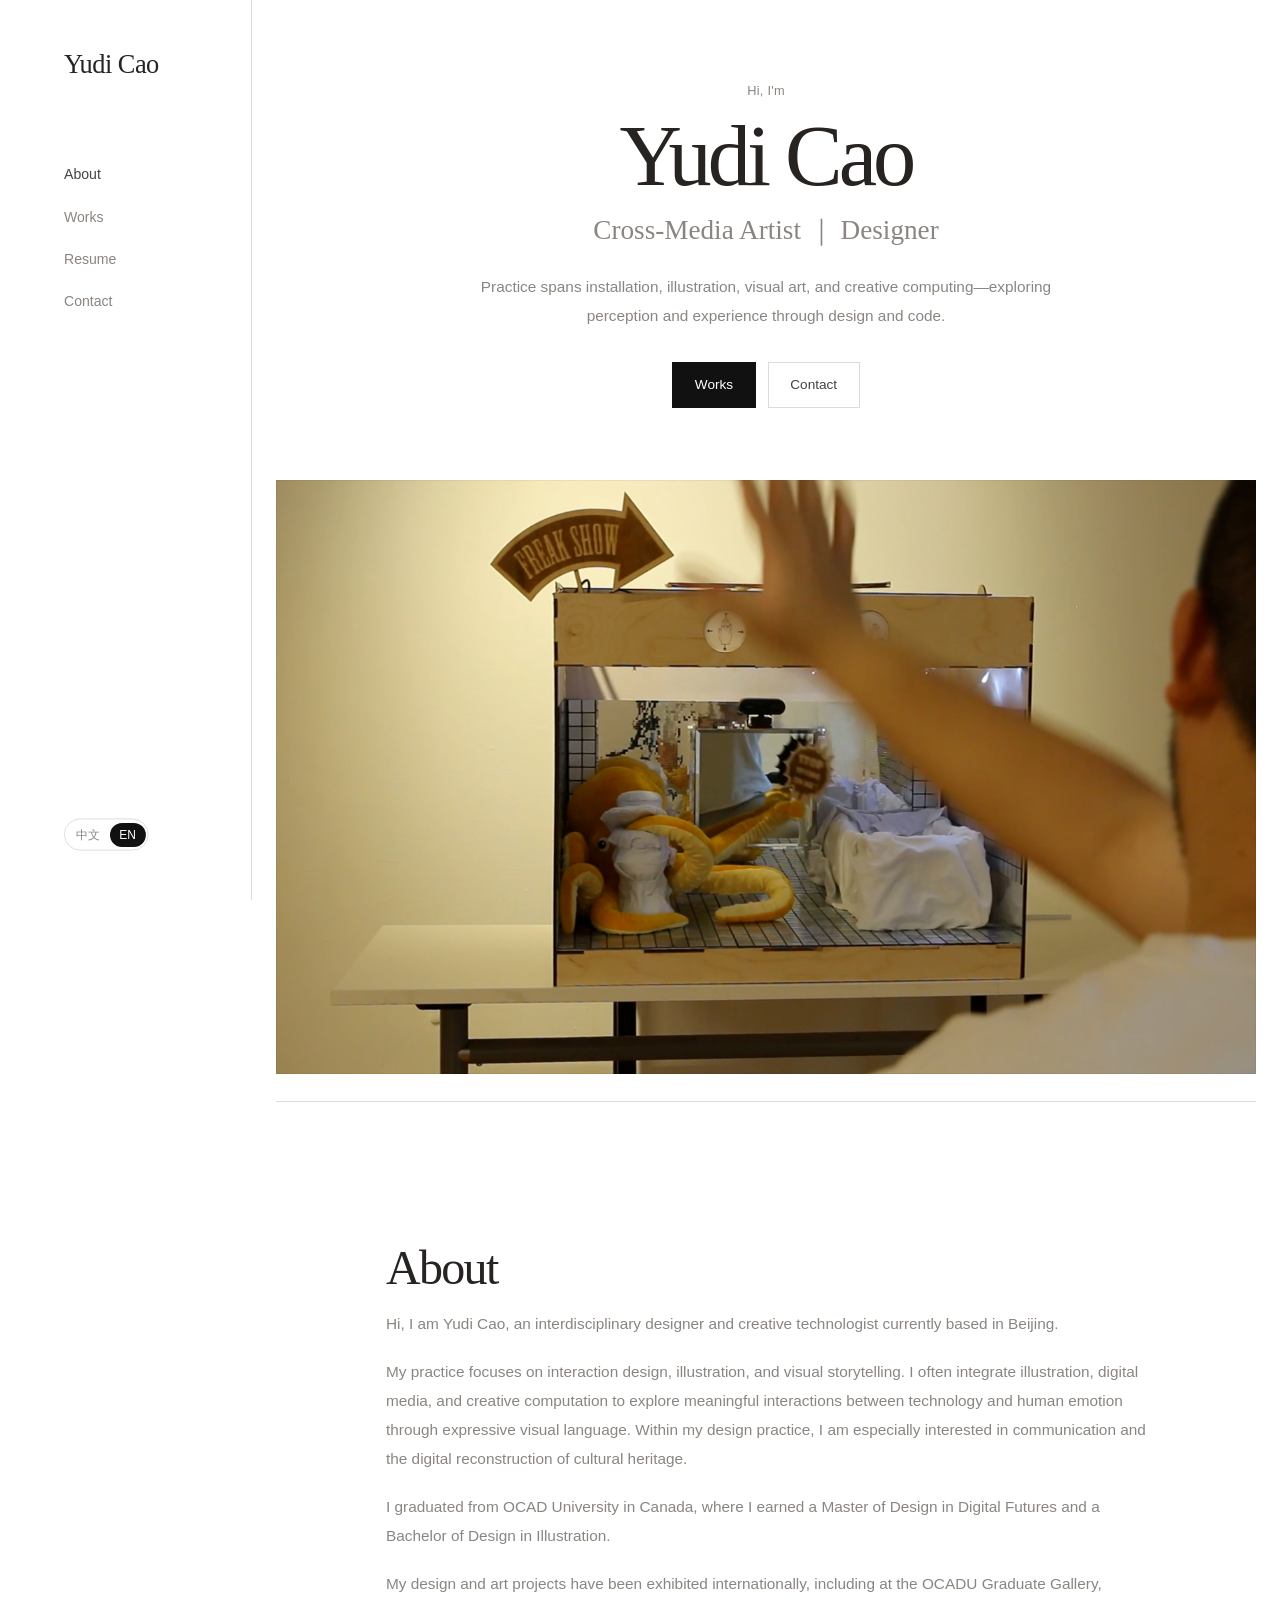
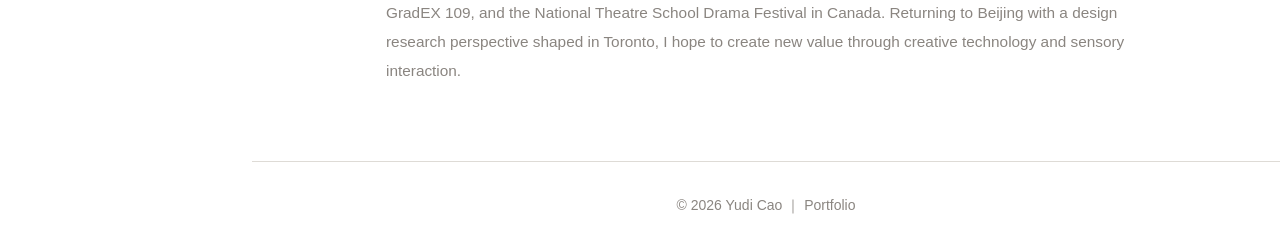
==== index.html @ 40c2696e "Initial portfolio site for GitHub Pages" ====
<!DOCTYPE html>
<html lang="zh-CN">
  <head>
    <meta charset="UTF-8" />
    <meta name="viewport" content="width=device-width, initial-scale=1.0" />
    <meta
      name="description"
      content="曹雨荻 — 跨媒体艺术家与设计师，目前在北京发展。作品涵盖装置艺术、互动媒体、插画、视觉设计与数字叙事。"
    />
    <title>关于 ｜ 曹雨荻</title>
    <link rel="stylesheet" href="css/style.css" />
  </head>
  <body class="about-page" data-page-title-key="meta_title_about" data-page-desc-key="meta_desc_about">
    <a class="skip-link" href="#main" data-i18n="skip_link">跳到主要内容</a>

    <header class="site-header">
      <div class="container header-inner">
        <a class="logo" href="index.html" data-i18n="logo">曹雨荻</a>
        <nav id="site-nav" class="site-nav" aria-label="主导航">
          <ul class="nav-list">
            <li><a href="index.html" data-i18n="nav_about" aria-current="page">关于</a></li>
            <li><a href="portfolio.html" data-i18n="nav_work">作品集</a></li>
            <li><a href="resume.html" data-i18n="nav_resume">简历</a></li>
            <li><a href="contact.html" data-i18n="nav_contact">联系</a></li>
          </ul>
        </nav>
        <div class="header-end">
          <div
            class="lang-switch"
            id="lang-switch-group"
            role="group"
            aria-label="语言"
          >
            <button type="button" class="lang-btn is-active" data-lang="zh" aria-pressed="true">
              中文
            </button>
            <button type="button" class="lang-btn" data-lang="en" aria-pressed="false">
              EN
            </button>
          </div>
          <button
            type="button"
            class="nav-toggle"
            aria-expanded="false"
            aria-controls="site-nav"
            aria-label="打开菜单"
          >
            <span class="nav-toggle-bar" aria-hidden="true"></span>
          </button>
        </div>
      </div>
    </header>

    <main id="main">
      <section class="hero">
        <div class="container hero-inner">
          <p class="hero-kicker" data-i18n="hero_kicker">你好，我是</p>
          <h1 class="hero-title">
            <span class="hero-name" data-i18n="hero_name">曹雨荻</span>
            <span class="hero-role" data-i18n="hero_role">跨媒体艺术家 ｜ 设计师</span>
          </h1>
          <p class="hero-lead" data-i18n="hero_lead">
            创作横跨装置、插画、视觉艺术与创意计算等；以设计与技术为语言，探索感知与体验。
          </p>
          <div class="hero-actions">
            <a class="btn btn-primary" href="portfolio.html" data-i18n="hero_cta_work">作品集</a>
            <a class="btn btn-ghost" href="contact.html" data-i18n="hero_cta_contact">联系我</a>
          </div>
          <figure id="hero-project-carousel" class="hero-feature hero-carousel">
            <a
              id="hero-project-link"
              class="hero-feature-link"
              href="portfolio.html"
              aria-label="查看作品项目"
            >
              <img
                id="hero-project-image"
                src="assets/work/revisitation-cover.jpg"
                alt=""
                width="1200"
                height="800"
                decoding="async"
              />
            </a>
          </figure>
        </div>
        <div class="hero-bg" aria-hidden="true"></div>
      </section>

      <section id="about" class="section">
        <div class="container narrow about-body">
          <h2 class="section-title" data-i18n="about_title">关于我</h2>
          <p data-i18n="about_p1">
            你好，我是曹雨荻。我是一名跨学科设计师与创意技术工作者，现常驻北京。
          </p>
          <p data-i18n="about_p2">
            我专注于交互设计、插画与视觉叙事。我的作品习惯将插画艺术、数字媒体与创意计算相融合，通过富有感染力的视觉语言，探索技术与人类情感之间的有意义互动。在设计实践中，我对“沟通”与“文化遗产的数字化重构”这两个主题尤为关注。
          </p>
          <p data-i18n="about_p3">
            我毕业于加拿大 OCAD University（安大略艺术设计学院），拥有数字未来（Digital Futures）设计硕士学位以及插画专业设计学士学位。
          </p>
          <p data-i18n="about_p4">
            我的设计与艺术作品曾多次在海内外展出，包括 OCADU 研究生画廊、GradEX 109 以及加拿大国家戏剧学校戏剧节等。我带着在多伦多沉淀的设计研究视野回到北京，期待在这里用创意技术和感官互动创造新的价值。
          </p>
        </div>
      </section>

    </main>

    <footer class="site-footer">
      <div class="container footer-inner">
        <p>
          © <span id="year"></span>
          <span data-i18n="footer_name">曹雨荻</span>
          ｜
          <span data-i18n="footer_suffix">个人作品集</span>
        </p>
      </div>
    </footer>

    <script src="js/i18n.js"></script>
    <script src="js/works-data.js"></script>
    <script src="js/hero-carousel.js"></script>
    <script src="js/main.js"></script>
  </body>
</html>
---- css/style.css ----
/* Portfolio — artist archive layout inspired by clean Wix portfolio templates */

:root {
  --bg: #ffffff;
  --bg-elevated: #faf9f7;
  --bg-card: #ffffff;
  --text: #45413d;
  --text-strong: #262321;
  --text-muted: #8a8580;
  --accent: #111111;
  --accent-dim: rgba(17, 17, 17, 0.06);
  --border: #dedbd6;
  --shadow-soft: none;
  --radius: 0;
  --radius-lg: 0;
  --sidebar-w: 252px;
  --font-sans: -apple-system, BlinkMacSystemFont, "Helvetica Neue", "PingFang SC", "Noto Sans SC", sans-serif;
  --font-serif: Georgia, "Times New Roman", "Songti SC", "STSong", serif;
  --header-h: 68px;
  --max: 980px;
  --narrow: 760px;
}

*,
*::before,
*::after {
  box-sizing: border-box;
}

html {
  scroll-behavior: smooth;
}

@media (prefers-reduced-motion: reduce) {
  html {
    scroll-behavior: auto;
  }
}

body {
  margin: 0;
  font-family: var(--font-sans);
  font-size: 1rem;
  line-height: 1.65;
  color: var(--text);
  background: var(--bg);
  overflow-x: hidden;
  -webkit-font-smoothing: antialiased;
}

.skip-link {
  position: absolute;
  left: -9999px;
  top: 0;
  z-index: 100;
  padding: 0.75rem 1rem;
  background: var(--accent);
  color: #ffffff;
  font-weight: 600;
}

.skip-link:focus {
  left: 0;
}

a {
  color: var(--accent);
  text-decoration: none;
  transition: color 0.15s ease, opacity 0.15s ease;
}

a:hover {
  opacity: 0.88;
}

.container {
  width: min(100% - 3rem, var(--max));
  margin-inline: auto;
}

.narrow {
  max-width: var(--narrow);
}

.about-body p {
  margin: 0 0 1.15rem;
  font-size: 0.96rem;
  line-height: 1.9;
  color: var(--text-muted);
}

.about-body {
  max-width: var(--narrow);
  padding-block: 0;
  border: 0;
  background: transparent;
  box-shadow: none;
  backdrop-filter: none;
}

.about-body p:last-child {
  margin-bottom: 0;
}

/* Header */

.site-header {
  position: sticky;
  top: 0;
  z-index: 50;
  height: var(--header-h);
  border-bottom: 1px solid var(--border);
  background: rgba(255, 255, 255, 0.92);
  backdrop-filter: blur(16px);
}

.header-inner {
  display: flex;
  align-items: center;
  justify-content: flex-start;
  gap: 1rem;
  height: 100%;
}

.site-nav {
  margin-left: auto;
}

.header-end {
  display: flex;
  flex-shrink: 0;
  align-items: center;
  gap: 0.5rem;
}

/* Language toggle */
.lang-switch {
  display: flex;
  align-items: center;
  padding: 2px;
  border-radius: 999px;
  border: 1px solid var(--border);
  background: #fff;
  box-shadow: none;
}

.lang-btn {
  margin: 0;
  padding: 0.35rem 0.65rem;
  border: none;
  border-radius: 999px;
  font-family: inherit;
  font-size: 0.8125rem;
  font-weight: 500;
  color: var(--text-muted);
  background: transparent;
  cursor: pointer;
  transition: background 0.15s ease, color 0.15s ease;
}

.lang-btn:hover {
  color: var(--text);
}

.lang-btn.is-active {
  color: #ffffff;
  background: var(--accent);
  box-shadow: none;
}

.logo {
  max-width: 9rem;
  font-family: var(--font-serif);
  font-weight: 400;
  font-size: 1.65rem;
  line-height: 1.08;
  letter-spacing: -0.02em;
  color: var(--text-strong);
}

.site-nav ul {
  list-style: none;
  margin: 0;
  padding: 0;
  display: flex;
  gap: 1.45rem;
}

.site-nav a {
  color: var(--text-muted);
  font-weight: 400;
  font-size: 0.88rem;
}

.site-nav a:hover,
.site-nav a[aria-current="page"] {
  color: var(--text);
  opacity: 1;
}

.nav-toggle {
  display: none;
  width: 44px;
  height: 44px;
  padding: 0;
  border: 1px solid var(--border);
  border-radius: var(--radius);
  background: #fff;
  cursor: pointer;
  align-items: center;
  justify-content: center;
}

.nav-toggle-bar,
.nav-toggle-bar::before,
.nav-toggle-bar::after {
  display: block;
  width: 18px;
  height: 2px;
  background: var(--text);
  border-radius: 1px;
  position: relative;
  transition: transform 0.2s ease, opacity 0.2s ease;
}

.nav-toggle-bar::before,
.nav-toggle-bar::after {
  content: "";
  position: absolute;
  left: 0;
}

.nav-toggle-bar::before {
  top: -6px;
}

.nav-toggle-bar::after {
  top: 6px;
}

.site-nav.is-open ~ .header-end .nav-toggle .nav-toggle-bar,
.nav-toggle[aria-expanded="true"] .nav-toggle-bar {
  background: transparent;
}

.nav-toggle[aria-expanded="true"] .nav-toggle-bar::before {
  top: 0;
  transform: rotate(45deg);
}

.nav-toggle[aria-expanded="true"] .nav-toggle-bar::after {
  top: 0;
  transform: rotate(-45deg);
}

@media (max-width: 720px) {
  .container {
    width: min(100% - 1.5rem, var(--max));
  }

  .header-inner {
    gap: 0.5rem;
  }

  .logo {
    max-width: 7.5rem;
    font-size: 1.35rem;
  }

  .site-nav {
    margin-left: 0;
    width: 0;
    flex: 0 0 0;
    position: fixed;
    inset: var(--header-h) 0 auto 0;
    padding: 1rem 1.5rem 1.5rem;
    background: rgba(255, 255, 255, 0.96);
    border-bottom: 1px solid var(--border);
    backdrop-filter: blur(16px);
    transform: translateY(-120%);
    opacity: 0;
    visibility: hidden;
    transition: transform 0.25s ease, opacity 0.25s ease, visibility 0.25s;
  }

  .header-end {
    margin-left: auto;
    gap: 0.35rem;
  }

  .lang-btn {
    padding: 0.3rem 0.5rem;
    font-size: 0.78rem;
  }

  .nav-toggle {
    display: flex;
    width: 38px;
    height: 38px;
  }

  .site-nav.is-open {
    transform: translateY(0);
    opacity: 1;
    visibility: visible;
  }

  .site-nav ul {
    flex-direction: column;
    gap: 0.5rem;
  }

  .site-nav a {
    display: block;
    padding: 0.5rem 0;
  }
}

@media (min-width: 901px) {
  .site-header {
    position: fixed;
    inset: 0 auto 0 0;
    width: var(--sidebar-w);
    height: auto;
    border-right: 1px solid var(--border);
    border-bottom: 0;
    background: #fff;
    backdrop-filter: none;
  }

  .header-inner {
    width: 100%;
    height: 100%;
    padding: 3.1rem 4rem 3rem;
    flex-direction: column;
    align-items: flex-start;
    justify-content: flex-start;
    gap: 5.2rem;
  }

  .site-nav {
    margin-left: 0;
  }

  .site-nav ul {
    flex-direction: column;
    gap: 1rem;
  }

  .header-end {
    margin-top: auto;
  }

  .lang-switch {
    transform: scale(0.92);
    transform-origin: left center;
  }

  main,
  .site-footer {
    margin-left: var(--sidebar-w);
  }
}

/* Hero */

.hero {
  position: relative;
  padding: clamp(3rem, 7vw, 5rem) 0 clamp(2.5rem, 6vw, 4rem);
  overflow: hidden;
}

.hero-bg {
  display: none;
}

.hero-inner {
  position: relative;
  z-index: 1;
  max-width: var(--max);
  margin-inline: auto;
  text-align: center;
}

.hero-kicker {
  margin: 0 0 0.75rem;
  font-size: 0.8rem;
  font-weight: 400;
  letter-spacing: 0.02em;
  color: var(--text-muted);
}

.hero-title {
  margin: 0 0 1.25rem;
  display: flex;
  flex-direction: column;
  gap: 0.55rem;
}

.hero-name {
  font-family: var(--font-serif);
  font-size: clamp(3rem, 8vw, 5.4rem);
  font-weight: 400;
  letter-spacing: -0.045em;
  line-height: 1;
  color: var(--text-strong);
}

.hero-role {
  font-family: var(--font-serif);
  font-size: clamp(1.25rem, 2.2vw, 1.7rem);
  font-weight: 400;
  color: var(--text-muted);
}

.hero-lead {
  margin: 0 0 2rem;
  max-width: 38em;
  margin-inline: auto;
  font-size: 0.96rem;
  line-height: 1.85;
  color: var(--text-muted);
}

.hero-actions {
  display: flex;
  flex-wrap: wrap;
  gap: 0.75rem;
  justify-content: center;
}

.btn {
  display: inline-flex;
  align-items: center;
  justify-content: center;
  padding: 0.68rem 1.35rem;
  border-radius: 0;
  font-weight: 500;
  font-size: 0.85rem;
  border: 1px solid transparent;
  box-shadow: none;
  transition: background 0.15s ease, border-color 0.15s ease, color 0.15s ease;
}

.btn-primary {
  background: var(--accent);
  color: #ffffff;
  box-shadow: none;
}

.btn-primary:hover {
  opacity: 0.95;
}

.btn-ghost {
  border-color: var(--border);
  color: var(--text);
  background: #fff;
  backdrop-filter: none;
}

.btn-ghost:hover {
  background: var(--bg-elevated);
  opacity: 1;
}

.hero-feature {
  margin: clamp(2.8rem, 6vw, 4.5rem) auto 0;
  padding-bottom: 1.65rem;
  border-bottom: 1px solid var(--border);
}

.hero-feature-link {
  display: block;
  position: relative;
  overflow: hidden;
  background: #efede9;
}

.hero-feature-link::after {
  content: "";
  position: absolute;
  inset: 0;
  border: 1px solid rgba(0, 0, 0, 0.05);
  pointer-events: none;
}

.hero-feature img {
  display: block;
  width: 100%;
  max-height: 66vh;
  object-fit: cover;
  border: 0;
  transform: scale(1);
  transition: opacity 0.28s ease, transform 0.45s ease;
}

.hero-feature:hover img {
  transform: scale(1.025);
}

.hero-carousel.is-changing img {
  opacity: 0;
  transform: translateX(1.4rem) scale(1.01);
}

.hero-feature figcaption {
  margin-top: 1.45rem;
  padding-bottom: 1.65rem;
  border-bottom: 1px solid var(--border);
  font-family: var(--font-serif);
  font-size: clamp(1.25rem, 2.2vw, 1.65rem);
  line-height: 1.3;
  color: var(--text-strong);
}

/* Sections */

.section {
  padding: clamp(2.8rem, 6vw, 4.75rem) 0;
}

.section-alt {
  background: rgba(255, 255, 255, 0.5);
  border-block: 1px solid var(--border);
}

.section-title {
  margin: 0 0 1rem;
  font-family: var(--font-serif);
  font-size: clamp(2rem, 4vw, 3rem);
  font-weight: 400;
  letter-spacing: -0.035em;
  line-height: 1.08;
  color: var(--text-strong);
}

.section-lead {
  margin: 0 0 1rem;
  color: var(--text-muted);
  font-size: 1.0625rem;
}

.section-lead-center {
  text-align: center;
  max-width: 36rem;
  margin-inline: auto;
  margin-bottom: 2.5rem;
}

.section p:last-child {
  margin-bottom: 0;
}

/* Projects */

.project-grid {
  list-style: none;
  margin: 0;
  padding: 0;
  display: grid;
  gap: 1.25rem;
  grid-template-columns: repeat(auto-fit, minmax(280px, 1fr));
}

.project-card {
  display: flex;
  flex-direction: column;
  justify-content: space-between;
  min-height: 100%;
  padding: 1.5rem;
  background: var(--bg-card);
  border: 1px solid var(--border);
  border-radius: var(--radius-lg);
  transition: border-color 0.2s ease, box-shadow 0.2s ease;
}

.project-card:hover {
  border-color: color-mix(in srgb, var(--accent) 35%, var(--border));
  box-shadow: 0 12px 40px rgba(0, 0, 0, 0.35);
}

.project-tag {
  display: inline-block;
  margin-bottom: 0.75rem;
  padding: 0.2rem 0.55rem;
  font-size: 0.75rem;
  font-weight: 600;
  text-transform: uppercase;
  letter-spacing: 0.06em;
  color: var(--accent);
  background: var(--accent-dim);
  border-radius: 6px;
}

.project-title {
  margin: 0 0 0.5rem;
  font-size: 1.2rem;
  font-weight: 600;
}

.project-desc {
  margin: 0;
  font-size: 0.9375rem;
  color: var(--text-muted);
  line-height: 1.6;
}

.project-card-top {
  margin-bottom: 1.25rem;
}

.project-meta {
  display: flex;
  flex-wrap: wrap;
  align-items: center;
  justify-content: space-between;
  gap: 0.75rem;
  padding-top: 1rem;
  border-top: 1px solid var(--border);
  font-size: 0.8125rem;
  color: var(--text-muted);
}

.project-link {
  font-weight: 600;
  white-space: nowrap;
}

/* Skills */

.skills-wrap {
  display: grid;
  gap: 2rem;
  grid-template-columns: repeat(auto-fit, minmax(240px, 1fr));
  max-width: 720px;
  margin-inline: auto;
}

.skill-group-title {
  margin: 0 0 0.75rem;
  font-size: 0.875rem;
  font-weight: 600;
  text-transform: uppercase;
  letter-spacing: 0.08em;
  color: var(--text-muted);
}

.skill-chips {
  list-style: none;
  margin: 0;
  padding: 0;
  display: flex;
  flex-wrap: wrap;
  gap: 0.5rem;
}

.skill-chips li {
  padding: 0.4rem 0.75rem;
  font-size: 0.875rem;
  background: var(--bg-card);
  border: 1px solid var(--border);
  border-radius: 999px;
}

/* Works gallery (light band, reference layout) */

.section-work-light {
  --wg-bg: transparent;
  --wg-card: #ffffff;
  --wg-text: var(--text-strong);
  --wg-muted: var(--text-muted);
  --wg-accent: #111111;
  --wg-accent-soft: rgba(17, 17, 17, 0.055);
  --wg-border: var(--border);
  --wg-shadow: none;
  background: var(--wg-bg);
  color: var(--wg-text);
  border-block: 1px solid var(--border);
}

.section-work-light .section-title,
.section-work-light .section-lead {
  color: var(--wg-text);
}

.section-work-light .section-lead {
  color: var(--wg-muted);
}

.work-gallery-inner {
  max-width: var(--max);
}

.work-gallery-title {
  text-align: center;
}

.work-gallery-lead {
  margin-bottom: 1.9rem;
}

.work-filter-bar {
  display: flex;
  flex-wrap: wrap;
  justify-content: center;
  gap: 0.4rem 1.15rem;
  margin-bottom: 2.25rem;
}

.work-filter-btn {
  margin: 0;
  padding: 0.2rem 0;
  font-family: inherit;
  font-size: 0.84rem;
  font-weight: 400;
  color: var(--wg-muted);
  background: transparent;
  border: 0;
  border-bottom: 1px solid transparent;
  border-radius: 0;
  box-shadow: none;
  backdrop-filter: none;
  cursor: pointer;
  transition:
    color 0.15s ease,
    border-color 0.15s ease;
}

.work-filter-btn:hover {
  border-color: var(--wg-text);
  color: var(--wg-text);
}

.work-filter-btn.is-active {
  color: var(--wg-text);
  background: transparent;
  border-color: var(--wg-text);
  box-shadow: none;
}

.work-card-grid {
  display: grid;
  gap: 2rem 1.4rem;
  grid-template-columns: repeat(auto-fill, minmax(260px, 1fr));
}

.work-grid-empty {
  grid-column: 1 / -1;
  text-align: center;
  margin: 2rem 0;
  font-size: 0.95rem;
  color: var(--wg-muted);
}

.portfolio-page .work-gallery-section {
  min-height: 100vh;
  padding-block: clamp(4.25rem, 8vw, 6.5rem);
  border-block: 0;
}

.portfolio-page .work-gallery-inner {
  max-width: 1240px;
}

.portfolio-page .work-gallery-title,
.portfolio-page .work-gallery-lead {
  text-align: left;
}

.portfolio-page .work-gallery-lead {
  margin-inline: 0;
}

.portfolio-page .work-filter-bar {
  justify-content: flex-start;
}

.portfolio-page #work-card-grid {
  gap: clamp(2.5rem, 5vw, 4.25rem) clamp(1.5rem, 3vw, 2.4rem);
  grid-template-columns: repeat(2, minmax(0, 1fr));
}

.portfolio-page .work-card-media {
  aspect-ratio: 4 / 3;
}

.portfolio-page .work-card-title {
  font-size: clamp(1.2rem, 1.75vw, 1.52rem);
}

.portfolio-page .work-card-desc {
  display: none;
  max-width: 42rem;
  font-size: 0.9rem;
}

/* Resume page */

.resume-page {
  background: var(--bg);
  color: var(--text);
}

.resume-page .site-header {
  background: #ffffff;
  border-bottom-color: var(--border);
}

.resume-page .logo,
.resume-page .site-nav a:hover {
  color: var(--text-strong);
}

.resume-page .site-nav a {
  color: var(--text-muted);
}

.resume-page .lang-switch {
  border-color: var(--border);
  background: #ffffff;
}

.resume-page .lang-btn:hover {
  color: var(--text-strong);
}

.resume-main {
  padding-bottom: 4rem;
}

.resume-hero {
  padding: clamp(3rem, 8vw, 5rem) 0 2rem;
  background: #ffffff;
}

.resume-hero-inner {
  display: grid;
  gap: 1rem;
}

.resume-kicker {
  margin: 0;
  font-size: 0.84rem;
  font-weight: 700;
  letter-spacing: 0.12em;
  text-transform: uppercase;
  color: var(--text-strong);
}

.resume-title {
  margin: 0;
  font-family: var(--font-serif);
  font-size: clamp(2.25rem, 5vw, 3.4rem);
  font-weight: 400;
  line-height: 1.08;
  letter-spacing: -0.04em;
  color: var(--text-strong);
}

.resume-subtitle {
  margin: 0;
  font-size: 1.08rem;
  font-weight: 600;
  color: var(--text-strong);
}

.resume-lead {
  margin: 0;
  max-width: 42rem;
  font-size: 1rem;
  line-height: 1.8;
  color: var(--text-muted);
}

.resume-actions {
  display: flex;
  flex-wrap: wrap;
  gap: 0.75rem;
  margin-top: 0.25rem;
}

.resume-downloads {
  display: flex;
  flex-wrap: wrap;
  gap: 0.75rem;
}

.resume-download-link {
  display: inline-flex;
  align-items: center;
  justify-content: center;
  padding: 0.8rem 1rem;
  border-radius: 0;
  font-size: 0.92rem;
  font-weight: 700;
  color: var(--text-strong);
  background: #ffffff;
  border: 1px solid var(--border);
  box-shadow: none;
}

.resume-download-link:hover {
  opacity: 1;
  border-color: var(--text-strong);
  background: var(--bg-elevated);
}

.resume-page .btn-ghost {
  border-color: var(--border);
  color: var(--text-strong);
  background: #ffffff;
}

.resume-section {
  padding: clamp(2.5rem, 5vw, 4rem) 0;
}

.resume-section-alt {
  background: #ffffff;
  border-block: 1px solid var(--border);
}

.resume-section-head {
  margin-bottom: 1.5rem;
}

.resume-section .section-title {
  color: var(--text-strong);
}

.resume-section .section-lead {
  color: var(--text-muted);
}

.resume-skill-grid {
  display: grid;
  gap: 1rem;
  grid-template-columns: repeat(auto-fit, minmax(240px, 1fr));
}

.resume-software-block {
  margin-bottom: 1.25rem;
}

.resume-block-title {
  margin: 0 0 0.9rem;
  font-size: 1rem;
  color: var(--text-strong);
}

.resume-tool-categories {
  display: grid;
  gap: 1rem;
}

.resume-tool-category {
  padding: 1rem;
  background: #ffffff;
  border: 1px solid var(--border);
  border-radius: 0;
}

.resume-tool-category-title {
  margin: 0 0 0.8rem;
  font-size: 0.92rem;
  font-weight: 700;
  color: var(--text-strong);
}

.resume-tool-grid {
  display: grid;
  gap: 0.8rem;
  grid-template-columns: repeat(auto-fit, minmax(190px, 1fr));
}

.resume-tool-item {
  display: grid;
  grid-template-columns: 36px minmax(0, 1fr);
  align-items: center;
  gap: 0.75rem;
  min-height: 64px;
  padding: 0.8rem 0.9rem;
  background: #ffffff;
  border: 1px solid var(--border);
  border-radius: 0;
  box-shadow: none;
}

.resume-tool-label {
  min-width: 0;
  font-size: 0.84rem;
  font-weight: 600;
  color: var(--text);
  line-height: 1.3;
  overflow-wrap: break-word;
  word-break: normal;
}

.resume-tool-icon {
  display: inline-flex;
  align-items: center;
  justify-content: center;
  width: 36px;
  height: 36px;
  padding: 5px;
  border-radius: 10px;
  background: #faf9f7;
  box-shadow: inset 0 0 0 1px rgba(69, 65, 61, 0.12);
}

.resume-tool-logo {
  width: 100%;
  height: 100%;
  object-fit: contain;
}

.icon-shell-app {
  padding: 0;
  overflow: hidden;
  background: transparent;
  box-shadow: none;
}

.icon-shell-app .resume-tool-logo {
  border-radius: 10px;
}

.icon-shell-yellow {
  background: #ffef8a;
}

.icon-shell-blue {
  background: #dbeafe;
}

.icon-shell-dark {
  background: #111827;
  box-shadow: none;
}

.resume-tool-badge {
  display: inline-flex;
  align-items: center;
  justify-content: center;
  width: 28px;
  height: 28px;
  margin-left: 4px;
  flex-shrink: 0;
  border-radius: 9px;
  font-size: 0.68rem;
  font-weight: 800;
  letter-spacing: 0.04em;
  color: #fff;
  background: #64748b;
}

.badge-figma { background: linear-gradient(135deg, #f24e1e, #a259ff); }
.badge-sketch { background: linear-gradient(135deg, #f7b500, #ff8a00); }
.badge-miro { background: #050038; }
.badge-notion { background: #111111; }
.badge-photoshop { background: #001e36; color: #31a8ff; }
.badge-illustrator { background: #330000; color: #ff9a00; }
.badge-lightroom { background: #001e36; color: #31a8ff; }
.badge-aftereffects { background: #1f1346; color: #c7b7ff; }
.badge-unity { background: #111111; }
.badge-unreal { background: #0e1128; }
.badge-blender { background: #e87d0d; }
.badge-rhino { background: #7c2d12; }
.badge-sketchup { background: #005f9e; }
.badge-arduino { background: #00878f; }
.badge-python { background: linear-gradient(135deg, #3776ab, #ffd43b); color: #0f172a; }
.badge-javascript { background: #f7df1e; color: #111827; }
.badge-cpp { background: #00599c; }
.badge-vscode { background: #007acc; }
.badge-wordpress { background: #21759b; }
.badge-codex { background: #412991; }
.badge-claude { background: #d97757; }
.badge-gemini { background: #8e75b2; }
.badge-touchdesigner { background: #111827; }
.badge-procreate { background: #7c3aed; }
.badge-insta360 { background: #1f2937; }
.badge-jianying { background: #111827; }
.badge-cursor { background: #0f172a; }

.resume-card,
.resume-entry-card,
.resume-item-body {
  background: #ffffff;
  border: 1px solid var(--border);
  border-radius: 0;
  box-shadow: none;
}

.resume-card {
  padding: 1.15rem;
}

.resume-card-title {
  margin: 0 0 0.9rem;
  font-size: 1rem;
  color: var(--text-strong);
}

.resume-card .skill-chips li {
  color: var(--text);
  background: #ffffff;
  border-color: var(--border);
}

/* Resume CV sections: quiet bio-page rhythm after the skills/tool area */
.resume-cv-section,
.resume-section-alt.resume-cv-section {
  background: #fff;
  border-block: 0;
}

.resume-cv-section {
  padding: clamp(3.6rem, 7vw, 5.5rem) 0;
}

.resume-cv-section .container {
  max-width: 920px;
  padding-top: clamp(2rem, 4vw, 3rem);
  border-top: 1px solid var(--border);
}

.resume-cv-simple .container {
  display: grid;
  grid-template-columns: minmax(120px, 170px) minmax(0, 1fr);
  gap: clamp(2rem, 6vw, 5rem);
  align-items: start;
}

.resume-cv-section .resume-section-head {
  margin: 0;
}

.resume-cv-section .section-title {
  margin: 0;
  font-family: var(--font-serif);
  font-size: clamp(1.25rem, 2vw, 1.65rem);
  font-weight: 400;
  letter-spacing: -0.02em;
  color: var(--text);
}

.resume-cv-section .resume-timeline,
.resume-cv-section .resume-stack {
  gap: clamp(1.9rem, 4vw, 2.8rem);
}

.resume-cv-section .resume-item {
  grid-template-columns: minmax(120px, 150px) minmax(0, 1fr);
  gap: clamp(1.5rem, 4vw, 2.5rem);
  padding: 0;
}

.resume-cv-section .resume-item + .resume-item,
.resume-cv-section .resume-entry-card + .resume-entry-card {
  padding-top: clamp(1.65rem, 3vw, 2.2rem);
  border-top: 1px solid #ebe8e3;
}

.resume-cv-section .resume-item-body,
.resume-cv-section .resume-entry-card {
  padding: 0;
  background: transparent;
  border: 0;
  border-radius: 0;
  box-shadow: none;
}

.resume-cv-section .resume-item-date,
.resume-cv-section .resume-entry-date {
  padding-top: 0;
  font-family: var(--font-serif);
  font-size: 1.05rem;
  font-style: italic;
  font-weight: 400;
  line-height: 1.35;
  color: var(--text-strong);
}

.resume-cv-section .resume-entry-card {
  display: grid;
  grid-template-columns: minmax(120px, 150px) minmax(0, 1fr);
  gap: 0 clamp(1.5rem, 4vw, 2.5rem);
}

.resume-cv-section .resume-entry-top {
  display: contents;
}

.resume-cv-section .resume-entry-top > div:first-child {
  grid-column: 2;
}

.resume-cv-section .resume-entry-date {
  grid-column: 1;
  grid-row: 1;
}

.resume-cv-section .resume-points,
.resume-cv-section .resume-entry-card > .resume-item-text {
  grid-column: 2;
}

.resume-cv-section .resume-item-title,
.resume-cv-section .resume-entry-title {
  margin: 0 0 0.35rem;
  font-size: 1rem;
  font-weight: 400;
  letter-spacing: -0.01em;
  color: var(--text-strong);
}

.resume-cv-section .resume-item-org,
.resume-cv-section .resume-entry-org {
  margin: 0 0 0.8rem;
  font-size: 0.9rem;
  font-weight: 400;
  color: var(--text-muted);
}

.resume-cv-section .resume-item-text,
.resume-cv-section .resume-points {
  font-size: 0.9rem;
  line-height: 1.85;
  color: var(--text-muted);
}

.resume-cv-section .resume-points {
  list-style: none;
  margin: 0;
  padding: 0;
}

.resume-cv-section .resume-points li + li {
  margin-top: 0.7rem;
}

.resume-cv-section .resume-two-col {
  display: grid;
  grid-template-columns: 1fr;
  gap: clamp(3.2rem, 6vw, 5rem);
}

.resume-cv-section .resume-two-col > div {
  display: grid;
  grid-template-columns: minmax(120px, 170px) minmax(0, 1fr);
  gap: clamp(2rem, 6vw, 5rem);
}

.resume-cv-section .resume-two-col > div + div {
  padding-top: clamp(2rem, 4vw, 3rem);
  border-top: 1px solid var(--border);
}

.resume-timeline {
  display: grid;
  gap: 1.1rem;
}

.resume-item {
  display: grid;
  grid-template-columns: minmax(140px, 180px) 1fr;
  gap: 1rem;
  align-items: start;
}

.resume-item-date {
  padding-top: 0.8rem;
  font-size: 0.88rem;
  font-weight: 700;
  color: var(--text-strong);
}

.resume-item-body {
  padding: 1.1rem 1.15rem;
}

.resume-item-title,
.resume-entry-title {
  margin: 0 0 0.35rem;
  font-size: 1.05rem;
  color: var(--text-strong);
}

.resume-item-org,
.resume-entry-org {
  margin: 0 0 0.7rem;
  font-size: 0.92rem;
  font-weight: 600;
  color: var(--text-muted);
}

.resume-item-text {
  margin: 0;
  color: var(--text);
  line-height: 1.75;
}

.resume-stack {
  display: grid;
  gap: 1rem;
}

.resume-entry-card {
  padding: 1.15rem;
}

.resume-entry-top {
  display: flex;
  align-items: start;
  justify-content: space-between;
  gap: 1rem;
  margin-bottom: 0.9rem;
}

.resume-entry-date {
  flex-shrink: 0;
  font-size: 0.84rem;
  font-weight: 700;
  color: var(--text-strong);
}

.resume-points {
  margin: 0;
  padding-left: 1.1rem;
  color: var(--text);
}

.resume-points li + li {
  margin-top: 0.55rem;
}

.resume-two-col {
  display: grid;
  gap: 1.25rem;
  grid-template-columns: repeat(2, minmax(0, 1fr));
}

.work-card {
  display: flex;
  flex-direction: column;
  background: transparent;
  border: 0;
  border-radius: 0;
  overflow: visible;
  box-shadow: var(--wg-shadow);
  color: inherit;
  text-decoration: none;
  backdrop-filter: none;
  transition: opacity 0.2s ease;
}

.work-card:hover {
  opacity: 1;
}

.work-card-media {
  position: relative;
  aspect-ratio: 4 / 3;
  background: #efede9;
  overflow: hidden;
}

.work-card-media::after {
  content: "";
  position: absolute;
  inset: 0;
  z-index: 1;
  background: rgba(24, 22, 20, 0.52);
  opacity: 0;
  transition: opacity 0.26s ease;
}

.work-card-media img {
  width: 100%;
  height: 100%;
  object-fit: cover;
  display: block;
  transition: transform 0.36s ease, filter 0.36s ease;
}

.work-card-overlay {
  position: absolute;
  inset: 0;
  z-index: 2;
  display: flex;
  flex-direction: column;
  justify-content: center;
  gap: 1rem;
  padding: clamp(1.15rem, 3vw, 2rem);
  color: #ffffff;
  opacity: 0;
  pointer-events: none;
  transform: translateY(10px);
  transition: opacity 0.26s ease, transform 0.26s ease;
}

.work-card-overlay-rule {
  display: block;
  width: 100%;
  height: 1px;
  margin-bottom: 0.75rem;
  background: rgba(255, 255, 255, 0.78);
}

.work-card-overlay-title {
  font-family: var(--font-serif);
  font-size: clamp(1.05rem, 1.75vw, 1.5rem);
  font-weight: 400;
  letter-spacing: -0.025em;
  line-height: 1.18;
  overflow-wrap: anywhere;
  text-wrap: balance;
}

.work-card-overlay-desc {
  max-width: 42em;
  font-size: clamp(0.78rem, 1vw, 0.88rem);
  line-height: 1.65;
  color: rgba(255, 255, 255, 0.9);
  display: -webkit-box;
  overflow: hidden;
  -webkit-box-orient: vertical;
  -webkit-line-clamp: 3;
}

.work-card:hover .work-card-media::after,
.work-card:focus-visible .work-card-media::after {
  opacity: 1;
}

.work-card:hover .work-card-media img,
.work-card:focus-visible .work-card-media img {
  transform: scale(1.015);
  filter: saturate(0.86);
}

.work-card:hover .work-card-overlay,
.work-card:focus-visible .work-card-overlay {
  opacity: 1;
  transform: translateY(0);
}

.work-card-body {
  padding: 0.75rem 0 0;
  display: flex;
  flex-direction: column;
  gap: 0.45rem;
  flex: 1;
}

.work-card-title {
  margin: 0;
  font-family: var(--font-serif);
  font-size: 1.18rem;
  font-weight: 400;
  letter-spacing: -0.02em;
  line-height: 1.35;
  color: var(--wg-text);
  display: -webkit-box;
  overflow: hidden;
  -webkit-box-orient: vertical;
  -webkit-line-clamp: 2;
}

.work-card-desc {
  margin: 0;
  font-size: 0.82rem;
  line-height: 1.7;
  color: var(--wg-muted);
  display: -webkit-box;
  -webkit-line-clamp: 3;
  -webkit-box-orient: vertical;
  overflow: hidden;
}

.work-card-tags {
  list-style: none;
  margin: 0;
  padding: 0;
  display: flex;
  flex-wrap: wrap;
  gap: 0.35rem;
}

.work-card-tags li {
  padding: 0;
  font-size: 0.72rem;
  font-weight: 400;
  letter-spacing: 0;
  color: var(--wg-muted);
  background: transparent;
  border-radius: 0;
}

/* Work detail page */

.work-detail-page {
  background: var(--bg);
  color: var(--text);
  min-height: 100vh;
}

.work-detail-page a {
  color: var(--text-strong);
}

.work-detail-page a:hover {
  opacity: 0.88;
}

.work-detail-page .site-footer {
  border-top-color: var(--border);
}

.work-detail-page .footer-inner p {
  color: var(--text-muted);
}

.work-detail-main {
  padding: clamp(1.5rem, 4vw, 2.5rem) 0 clamp(3rem, 6vw, 4rem);
}

.work-detail-inner {
  max-width: 44rem;
}

.work-detail-not-found {
  text-align: center;
  font-size: 1.05rem;
  color: var(--text-muted);
  padding: 3rem 1rem;
}

.work-detail-back {
  display: inline-block;
  margin-bottom: 1.25rem;
  font-size: 0.875rem;
  font-weight: 600;
  color: var(--text-strong);
}

.work-detail-hero {
  border-radius: 0;
  overflow: hidden;
  margin-bottom: 1.5rem;
  border: 1px solid var(--border);
  box-shadow: none;
}

.work-detail-cover {
  display: block;
  width: 100%;
  height: auto;
  aspect-ratio: 16 / 9;
  object-fit: cover;
  background: #efede9;
}

.work-detail-title {
  margin: 0 0 0.75rem;
  font-family: var(--font-serif);
  font-size: clamp(1.35rem, 3vw, 1.75rem);
  font-weight: 400;
  letter-spacing: -0.02em;
  line-height: 1.25;
  color: var(--text-strong);
}

.work-detail-tags {
  display: flex;
  flex-wrap: wrap;
  gap: 0.4rem;
  margin-bottom: 1.75rem;
}

.work-detail-section-head {
  display: flex;
  align-items: end;
  justify-content: space-between;
  gap: 1rem;
  margin-bottom: 0.65rem;
}

.work-detail-section-title {
  margin: 0 0 0.65rem;
  font-size: 0.9375rem;
  font-weight: 700;
  color: var(--text-strong);
}

.work-detail-tag {
  padding: 0.2rem 0;
  font-size: 0.6875rem;
  font-weight: 600;
  text-transform: uppercase;
  letter-spacing: 0.04em;
  color: var(--text-muted);
  background: transparent;
  border-bottom: 1px solid var(--border);
  border-radius: 0;
}

.work-detail-video-title {
  margin: 0 0 0.65rem;
  font-size: 0.9375rem;
  font-weight: 700;
  color: var(--text-strong);
}

.work-detail-video-host {
  margin-bottom: 2rem;
  border-radius: 0;
  overflow: hidden;
  border: 1px solid var(--border);
  background: #0c0e12;
}

.work-detail-video-frame {
  display: block;
  width: 100%;
  aspect-ratio: 16 / 9;
  border: 0;
}

.work-detail-video-el {
  display: block;
  width: 100%;
  aspect-ratio: 16 / 9;
  background: #000;
}

.work-detail-video-placeholder {
  padding: 2.5rem 1.25rem;
  text-align: center;
  font-size: 0.9rem;
  line-height: 1.55;
  color: #aeb6c8;
  background: #1a1f2e;
}

.work-detail-meta-section,
.work-detail-gallery-section,
.work-detail-video-section {
  margin-bottom: 2rem;
}

.work-detail-meta {
  margin: 0;
  padding: 1rem 1rem 0.9rem;
  display: grid;
  grid-template-columns: minmax(4.5rem, 6rem) 1fr;
  gap: 0.65rem 1rem;
  border: 1px solid var(--border);
  border-radius: 0;
  background: #ffffff;
}

.work-detail-meta dt {
  margin: 0;
  font-size: 0.78rem;
  font-weight: 700;
  color: var(--text-muted);
  letter-spacing: 0.03em;
}

.work-detail-meta dd {
  margin: 0;
  color: var(--text);
  line-height: 1.5;
}

.work-detail-gallery-hint {
  margin: 0;
  font-size: 0.8125rem;
  color: var(--text-muted);
}

.work-detail-gallery {
  display: grid;
  grid-template-columns: repeat(auto-fit, minmax(180px, 1fr));
  gap: 0.9rem;
}

.work-detail-gallery-item {
  padding: 0;
  border: 1px solid var(--border);
  border-radius: 0;
  overflow: hidden;
  background: #fff;
  cursor: zoom-in;
  box-shadow: none;
  transition: opacity 0.2s ease;
}

.work-detail-gallery-item:hover {
  opacity: 0.86;
}

.work-detail-gallery-image {
  display: block;
  width: 100%;
  height: 100%;
  min-height: 180px;
  object-fit: cover;
  background: #efede9;
}

.work-detail-body p {
  margin: 0 0 1rem;
  font-size: 1rem;
  line-height: 1.75;
  color: var(--text);
}

.work-detail-body p:last-child {
  margin-bottom: 0;
}

.work-detail-project-nav {
  display: grid;
  grid-template-columns: repeat(2, minmax(0, 1fr));
  gap: 1rem;
  margin-top: clamp(2.5rem, 6vw, 4rem);
  padding-top: 1.25rem;
  border-top: 1px solid var(--border);
}

.work-detail-project-nav[hidden] {
  display: none;
}

.work-detail-project-link {
  min-height: 7rem;
  padding: 1rem;
  display: flex;
  flex-direction: column;
  justify-content: space-between;
  gap: 1.25rem;
  border: 1px solid var(--border);
  background: #fff;
  text-decoration: none;
  transition: background 0.18s ease, color 0.18s ease, border-color 0.18s ease;
}

.work-detail-project-link:hover {
  color: #fff;
  background: var(--text-strong);
  border-color: var(--text-strong);
  opacity: 1;
}

.work-detail-project-link-next {
  align-items: flex-end;
  text-align: right;
}

.work-detail-project-label {
  font-size: 0.72rem;
  font-weight: 700;
  text-transform: uppercase;
  letter-spacing: 0.08em;
  color: var(--text-muted);
}

.work-detail-project-link:hover .work-detail-project-label {
  color: rgba(255, 255, 255, 0.72);
}

.work-detail-project-title {
  max-width: 100%;
  font-family: var(--font-serif);
  font-size: clamp(1.05rem, 2.2vw, 1.35rem);
  font-weight: 400;
  line-height: 1.25;
  color: currentColor;
  overflow-wrap: anywhere;
}

.lightbox-open {
  overflow: hidden;
}

.work-lightbox {
  position: fixed;
  inset: 0;
  z-index: 1000;
  display: grid;
  place-items: center;
  padding: clamp(0.75rem, 2vw, 1.5rem);
  background: rgba(0, 0, 0, 0.92);
  backdrop-filter: blur(6px);
}

.work-lightbox[hidden] {
  display: none;
}

.work-lightbox-dialog {
  width: min(96vw, 1680px);
  max-height: 92vh;
  display: grid;
  place-items: center;
}

.work-lightbox-image {
  display: block;
  width: 100%;
  height: auto;
  max-width: 100%;
  max-height: 92vh;
  object-fit: contain;
  border-radius: 0;
  box-shadow: none;
}

.work-lightbox-close {
  position: absolute;
  top: clamp(0.85rem, 2vw, 1.25rem);
  right: clamp(0.85rem, 2vw, 1.25rem);
  padding: 0.7rem 1rem;
  border: 1px solid rgba(255, 255, 255, 0.34);
  border-radius: 0;
  background: rgba(0, 0, 0, 0.36);
  color: #fff;
  font: inherit;
  font-weight: 700;
  cursor: pointer;
}

.work-lightbox-nav {
  position: absolute;
  top: 50%;
  z-index: 1;
  min-width: 5.8rem;
  padding: 0.85rem 1rem;
  border: 1px solid rgba(255, 255, 255, 0.34);
  border-radius: 0;
  background: rgba(0, 0, 0, 0.38);
  color: #fff;
  font: inherit;
  font-size: 0.875rem;
  font-weight: 700;
  cursor: pointer;
  transform: translateY(-50%);
  transition: background 0.15s ease, border-color 0.15s ease;
}

.work-lightbox-nav:hover,
.work-lightbox-close:hover {
  background: rgba(255, 255, 255, 0.16);
  border-color: rgba(255, 255, 255, 0.72);
}

.work-lightbox-prev {
  left: clamp(0.85rem, 2vw, 1.25rem);
}

.work-lightbox-next {
  right: clamp(0.85rem, 2vw, 1.25rem);
}

.work-lightbox.has-single-image .work-lightbox-nav {
  display: none;
}

@media (max-width: 640px) {
  .work-lightbox {
    padding: 0.75rem;
  }

  .work-lightbox-dialog {
    width: 100%;
  }

  .work-lightbox-image {
    max-height: 86vh;
  }

  .work-lightbox-nav {
    top: auto;
    bottom: 0.75rem;
    min-width: 0;
    padding: 0.72rem 0.9rem;
    transform: none;
  }

  .work-lightbox-prev {
    left: 0.75rem;
  }

  .work-lightbox-next {
    right: 0.75rem;
  }

  .work-lightbox-close {
    top: 0.75rem;
    right: 0.75rem;
  }
}

/* Contact */

.contact-page .contact-main {
  min-height: 100vh;
}

.contact-page .contact-section {
  padding-block: clamp(5rem, 10vw, 8rem);
}

.contact-page .contact-details {
  margin-top: clamp(2.25rem, 5vw, 3.5rem);
}

.contact-details {
  margin: 1.5rem 0 0;
  padding-top: 0.25rem;
  display: grid;
  grid-template-columns: minmax(5rem, 7rem) 1fr;
  gap: 0.75rem 1.25rem;
  align-items: start;
}

.contact-details dt {
  grid-column: 1;
  margin: 0;
  padding: 0.35rem 0 0;
  font-size: 0.8125rem;
  font-weight: 600;
  text-transform: uppercase;
  letter-spacing: 0.06em;
  color: var(--text-muted);
}

.contact-details dd {
  margin: 0;
  padding: 0.35rem 0 0;
  font-size: 1rem;
  color: var(--text);
}

.contact-details dd:not(:last-of-type) {
  padding-bottom: 1rem;
  margin-bottom: 0.5rem;
  border-bottom: 1px solid var(--border);
}

.contact-details dt:not(:first-of-type) {
  padding-top: 0.75rem;
}

.contact-details dd {
  grid-column: 2;
}

.contact-details a {
  font-weight: 500;
}

.contact-reveal-dd {
  min-height: 2.75rem;
}

.btn-reveal {
  margin: 0;
  padding: 0.45rem 0.9rem;
  font-family: inherit;
  font-size: 0.875rem;
  font-weight: 600;
  color: var(--accent);
  background: var(--accent-dim);
  border: 1px solid color-mix(in srgb, var(--accent) 35%, var(--border));
  border-radius: var(--radius);
  cursor: pointer;
  transition: background 0.15s ease, border-color 0.15s ease;
}

.btn-reveal:hover {
  background: color-mix(in srgb, var(--accent) 22%, var(--bg-card));
}

.contact-revealed-link {
  font-weight: 600;
  font-size: 1.05rem;
}

.contact-reveal-output {
  padding-top: 0.25rem;
}

.wechat-reveal-box {
  padding-top: 0.25rem;
}

.btn-copy-id {
  display: inline-flex;
  align-items: center;
  justify-content: center;
  margin: 0;
  padding: 0.55rem 1rem;
  font-family: ui-monospace, "SF Mono", Menlo, Consolas, monospace;
  font-size: 1rem;
  font-weight: 600;
  letter-spacing: 0.04em;
  color: var(--text);
  background: var(--bg-card);
  border: 1px solid var(--border);
  border-radius: var(--radius);
  cursor: pointer;
  transition: border-color 0.15s ease, background 0.15s ease;
}

.btn-copy-id:hover {
  border-color: color-mix(in srgb, var(--accent) 40%, var(--border));
  background: var(--bg-elevated);
}

.wechat-hint {
  margin: 0.65rem 0 0;
  font-size: 0.8125rem;
  color: var(--text-muted);
}

@media (max-width: 520px) {
  .resume-tool-grid {
    grid-template-columns: 1fr;
  }

  .resume-subtitle {
    line-height: 1.45;
  }

  .resume-entry-top {
    flex-direction: column;
  }

  .work-detail-section-head {
    align-items: start;
    flex-direction: column;
  }

  .work-detail-meta {
    grid-template-columns: 1fr;
    gap: 0.2rem;
  }

  .work-detail-gallery {
    grid-template-columns: 1fr;
  }

  .work-detail-project-nav {
    grid-template-columns: 1fr;
  }

  .work-detail-project-link {
    min-height: 6rem;
  }

  .contact-details {
    grid-template-columns: 1fr;
  }

  .contact-details dt,
  .contact-details dd {
    grid-column: 1;
  }

  .contact-details dd {
    padding-top: 0;
    margin-top: -0.25rem;
  }
}

@media (max-width: 820px) {
  .portfolio-page #work-card-grid {
    grid-template-columns: 1fr;
  }

  .resume-two-col {
    grid-template-columns: 1fr;
  }

  .resume-cv-simple .container,
  .resume-cv-section .resume-two-col > div,
  .resume-cv-section .resume-entry-card {
    grid-template-columns: 1fr;
    gap: 1.1rem;
  }

  .resume-cv-section .resume-entry-date,
  .resume-cv-section .resume-entry-top > div:first-child,
  .resume-cv-section .resume-points,
  .resume-cv-section .resume-entry-card > .resume-item-text {
    grid-column: 1;
  }

  .resume-cv-section .resume-entry-date {
    grid-row: 1;
  }

  .resume-cv-section .resume-entry-top > div:first-child {
    grid-row: 2;
  }

  .resume-cv-section .resume-points,
  .resume-cv-section .resume-entry-card > .resume-item-text {
    grid-row: 3;
  }

  .resume-item {
    grid-template-columns: 1fr;
    gap: 0.65rem;
  }

  .resume-item-date {
    padding-top: 0;
  }
}

/* Footer */

.site-footer {
  padding: 2rem 0;
  border-top: 1px solid var(--border);
}

.footer-inner p {
  margin: 0;
  text-align: center;
  font-size: 0.875rem;
  color: var(--text-muted);
}
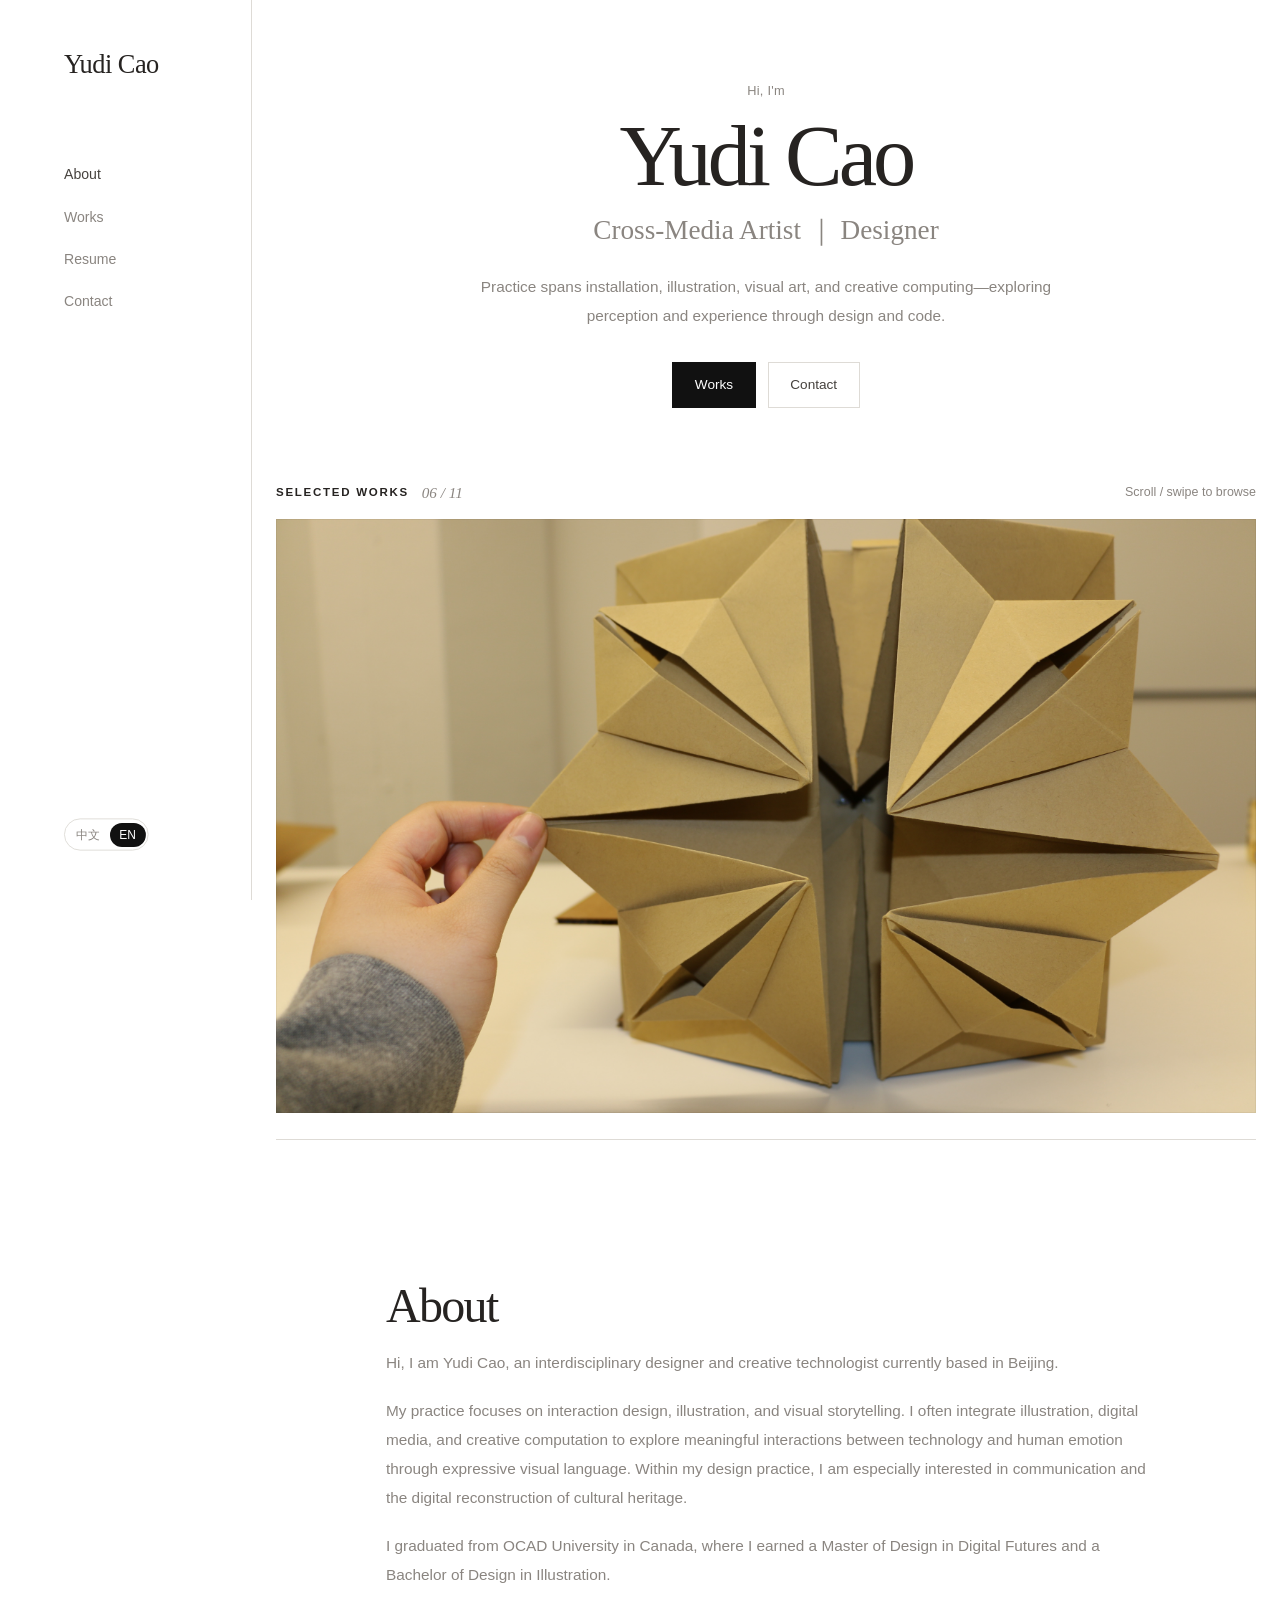
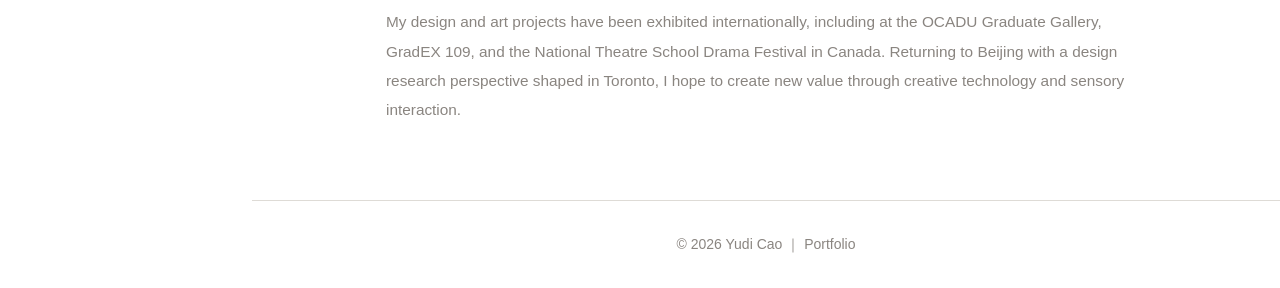
==== commit 570de988: "Add interactive selected works carousel" ====
--- a/index.html
+++ b/index.html
@@ -66,7 +66,17 @@
             <a class="btn btn-primary" href="portfolio.html" data-i18n="hero_cta_work">作品集</a>
             <a class="btn btn-ghost" href="contact.html" data-i18n="hero_cta_contact">联系我</a>
           </div>
-          <figure id="hero-project-carousel" class="hero-feature hero-carousel">
+          <figure
+            id="hero-project-carousel"
+            class="hero-feature hero-carousel"
+            tabindex="0"
+            aria-label="Selected Works"
+          >
+            <div class="hero-carousel-meta">
+              <span class="hero-carousel-label" data-i18n="hero_selected_works">Selected Works</span>
+              <span id="hero-project-counter" class="hero-carousel-counter" aria-hidden="true"></span>
+              <span class="hero-carousel-hint" data-i18n="hero_scroll_hint">滚轮 / 滑动切换</span>
+            </div>
             <a
               id="hero-project-link"
               class="hero-feature-link"
--- a/css/style.css
+++ b/css/style.css
@@ -48,6 +48,10 @@
   -webkit-font-smoothing: antialiased;
 }
 
+body.nav-open {
+  overflow: hidden;
+}
+
 .skip-link {
   position: absolute;
   left: -9999px;
@@ -269,17 +273,20 @@
 
   .site-nav {
     margin-left: 0;
-    width: 0;
-    flex: 0 0 0;
+    width: auto;
+    flex: 0 0 auto;
     position: fixed;
-    inset: var(--header-h) 0 auto 0;
-    padding: 1rem 1.5rem 1.5rem;
-    background: rgba(255, 255, 255, 0.96);
-    border-bottom: 1px solid var(--border);
+    inset: calc(var(--header-h) + 0.7rem) 0.75rem auto;
+    max-height: calc(100dvh - var(--header-h) - 1.4rem);
+    padding: 0.85rem;
+    overflow-y: auto;
+    background: #ffffff;
+    border: 1px solid var(--border);
     backdrop-filter: blur(16px);
-    transform: translateY(-120%);
+    transform: translateY(-0.7rem);
     opacity: 0;
     visibility: hidden;
+    box-shadow: 0 22px 60px rgba(38, 35, 33, 0.12);
     transition: transform 0.25s ease, opacity 0.25s ease, visibility 0.25s;
   }
 
@@ -289,14 +296,15 @@
   }
 
   .lang-btn {
-    padding: 0.3rem 0.5rem;
+    min-height: 34px;
+    padding: 0.3rem 0.55rem;
     font-size: 0.78rem;
   }
 
   .nav-toggle {
     display: flex;
-    width: 38px;
-    height: 38px;
+    width: 42px;
+    height: 42px;
   }
 
   .site-nav.is-open {
@@ -307,12 +315,21 @@
 
   .site-nav ul {
     flex-direction: column;
-    gap: 0.5rem;
+    gap: 0;
   }
 
   .site-nav a {
-    display: block;
-    padding: 0.5rem 0;
+    display: flex;
+    min-height: 46px;
+    align-items: center;
+    padding: 0.35rem 0.3rem;
+    border-bottom: 1px solid #ebe8e3;
+    font-size: 1rem;
+    color: var(--text-strong);
+  }
+
+  .site-nav li:last-child a {
+    border-bottom: 0;
   }
 }
 
@@ -465,9 +482,43 @@
 }
 
 .hero-feature {
+  position: relative;
   margin: clamp(2.8rem, 6vw, 4.5rem) auto 0;
   padding-bottom: 1.65rem;
   border-bottom: 1px solid var(--border);
+  outline: 0;
+}
+
+.hero-carousel-meta {
+  display: grid;
+  grid-template-columns: auto auto 1fr;
+  align-items: center;
+  gap: 0.8rem;
+  margin-bottom: 0.85rem;
+  text-align: left;
+  color: var(--text-strong);
+}
+
+.hero-carousel-label {
+  font-size: 0.72rem;
+  font-weight: 700;
+  letter-spacing: 0.15em;
+  line-height: 1.2;
+  text-transform: uppercase;
+}
+
+.hero-carousel-counter {
+  font-family: var(--font-serif);
+  font-size: 0.95rem;
+  font-style: italic;
+  color: var(--text-muted);
+}
+
+.hero-carousel-hint {
+  justify-self: end;
+  font-size: 0.78rem;
+  line-height: 1.2;
+  color: var(--text-muted);
 }
 
 .hero-feature-link {
@@ -475,6 +526,8 @@
   position: relative;
   overflow: hidden;
   background: #efede9;
+  cursor: ns-resize;
+  touch-action: pan-y;
 }
 
 .hero-feature-link::after {
@@ -497,6 +550,11 @@
 
 .hero-feature:hover img {
   transform: scale(1.025);
+}
+
+.hero-carousel:focus-visible .hero-feature-link {
+  outline: 1px solid var(--text-strong);
+  outline-offset: 4px;
 }
 
 .hero-carousel.is-changing img {
@@ -793,6 +851,10 @@
   display: none;
   max-width: 42rem;
   font-size: 0.9rem;
+}
+
+.portfolio-page .work-card-body {
+  display: none;
 }
 
 /* Resume page */
@@ -1806,6 +1868,7 @@
   max-height: 92vh;
   display: grid;
   place-items: center;
+  overflow: hidden;
 }
 
 .work-lightbox-image {
@@ -2123,6 +2186,341 @@
   }
 }
 
+@media (hover: none), (pointer: coarse) {
+  .work-card-media::after,
+  .work-card:focus-visible .work-card-media::after {
+    opacity: 0.72;
+  }
+
+  .work-card-overlay,
+  .work-card:focus-visible .work-card-overlay {
+    opacity: 1;
+    transform: translateY(0);
+  }
+
+  .work-card-media img {
+    filter: saturate(0.92);
+  }
+}
+
+@media (max-width: 720px) {
+  .hero {
+    padding: 2.6rem 0 3rem;
+  }
+
+  .hero-inner,
+  .work-gallery-title,
+  .work-gallery-lead {
+    text-align: left;
+  }
+
+  .hero-name {
+    font-size: clamp(2.4rem, 13vw, 3.45rem);
+  }
+
+  .hero-role {
+    font-size: clamp(1.05rem, 5vw, 1.35rem);
+  }
+
+  .hero-lead {
+    margin-inline: 0;
+  }
+
+  .hero-actions,
+  .resume-actions,
+  .resume-downloads {
+    justify-content: flex-start;
+  }
+
+  .btn,
+  .resume-download-link,
+  .btn-reveal,
+  .btn-copy-id,
+  .work-filter-btn {
+    min-height: 44px;
+  }
+
+  .hero-feature {
+    margin-top: 2rem;
+  }
+
+  .hero-carousel-meta {
+    grid-template-columns: auto 1fr;
+    gap: 0.35rem 0.7rem;
+  }
+
+  .hero-carousel-hint {
+    grid-column: 1 / -1;
+    justify-self: start;
+    font-size: 0.74rem;
+  }
+
+  .hero-feature img {
+    max-height: 58vh;
+  }
+
+  .portfolio-page .work-gallery-section {
+    padding-block: 2.8rem 3.5rem;
+  }
+
+  .portfolio-page #work-card-grid {
+    gap: 1.35rem;
+  }
+
+  .portfolio-page .work-filter-bar {
+    width: 100%;
+    max-width: 100%;
+    padding: 0 0 0.4rem;
+    flex-wrap: nowrap;
+    justify-content: flex-start;
+    gap: 1rem;
+    overflow-x: auto;
+    -webkit-overflow-scrolling: touch;
+    scrollbar-width: none;
+  }
+
+  .portfolio-page .work-filter-bar::-webkit-scrollbar {
+    display: none;
+  }
+
+  .work-filter-btn {
+    flex: 0 0 auto;
+    padding: 0 0.05rem;
+    white-space: nowrap;
+  }
+
+  .portfolio-page .work-card-media {
+    height: min(72vh, 520px);
+    min-height: 360px;
+    aspect-ratio: auto;
+  }
+
+  .work-card-overlay {
+    justify-content: center;
+    gap: 0.85rem;
+    padding: 1.2rem;
+  }
+
+  .work-card-overlay-title {
+    font-size: clamp(1.35rem, 8vw, 2rem);
+    line-height: 1.12;
+  }
+
+  .work-card-overlay-desc {
+    max-width: 34em;
+    font-size: 0.92rem;
+    -webkit-line-clamp: 4;
+  }
+
+  .resume-main {
+    padding-bottom: 2.5rem;
+  }
+
+  .resume-hero {
+    padding: 2.6rem 0 1.75rem;
+  }
+
+  .resume-title {
+    font-size: clamp(2.15rem, 12vw, 3rem);
+  }
+
+  .resume-lead {
+    font-size: 0.95rem;
+  }
+
+  .resume-section {
+    padding: 2.5rem 0;
+  }
+
+  .resume-skill-grid {
+    grid-template-columns: 1fr;
+  }
+
+  .resume-tool-category {
+    padding: 0.8rem;
+  }
+
+  .resume-tool-grid {
+    grid-template-columns: repeat(2, minmax(0, 1fr));
+    gap: 0.65rem;
+  }
+
+  .resume-tool-item {
+    grid-template-columns: 32px minmax(0, 1fr);
+    min-height: 58px;
+    gap: 0.55rem;
+    padding: 0.65rem;
+  }
+
+  .resume-tool-icon {
+    width: 32px;
+    height: 32px;
+  }
+
+  .resume-tool-label {
+    font-size: 0.78rem;
+    overflow-wrap: anywhere;
+  }
+
+  .resume-cv-section {
+    padding: 2.9rem 0;
+  }
+
+  .resume-cv-section .container,
+  .resume-cv-simple .container,
+  .resume-cv-section .resume-two-col > div {
+    gap: 1rem;
+  }
+
+  .work-detail-main {
+    padding: 1.25rem 0 3rem;
+  }
+
+  .work-detail-inner {
+    width: min(100% - 1.5rem, 52rem);
+    max-width: none;
+  }
+
+  .work-detail-back {
+    display: flex;
+    min-height: 44px;
+    align-items: center;
+    margin-bottom: 0.85rem;
+  }
+
+  .work-detail-cover {
+    aspect-ratio: 4 / 3;
+  }
+
+  .work-detail-title {
+    font-size: clamp(1.7rem, 9vw, 2.35rem);
+  }
+
+  .work-detail-tag {
+    font-size: 0.72rem;
+  }
+
+  .work-detail-gallery {
+    grid-template-columns: 1fr;
+    gap: 0.75rem;
+  }
+
+  .work-detail-gallery-image {
+    min-height: 240px;
+  }
+
+  .work-detail-video-host {
+    margin-bottom: 1.5rem;
+  }
+
+  .work-detail-project-nav {
+    grid-template-columns: 1fr;
+    gap: 0.75rem;
+  }
+
+  .work-detail-project-link {
+    min-height: 5.8rem;
+  }
+
+  .work-detail-project-link-next {
+    align-items: flex-start;
+    text-align: left;
+  }
+
+  .contact-page .contact-section {
+    padding-block: 3.25rem 4rem;
+  }
+
+  .contact-details a,
+  .contact-revealed-link,
+  .btn-copy-id {
+    overflow-wrap: anywhere;
+  }
+
+  .site-footer {
+    padding: 1.5rem 0;
+  }
+}
+
+@media (max-width: 520px) {
+  .resume-tool-grid {
+    grid-template-columns: repeat(2, minmax(0, 1fr));
+  }
+
+  .portfolio-page .work-card-media {
+    height: min(68vh, 470px);
+    min-height: 340px;
+  }
+
+  .work-lightbox {
+    padding: 0;
+    background: rgba(0, 0, 0, 0.96);
+  }
+
+  .work-lightbox-dialog {
+    width: 100vw;
+    max-height: 100dvh;
+    height: 100dvh;
+  }
+
+  .work-lightbox-image {
+    width: 100vw;
+    height: 100dvh;
+    max-width: 100vw;
+    max-height: 100dvh;
+    object-fit: contain;
+  }
+
+  .work-lightbox.is-wide-image .work-lightbox-dialog {
+    display: flex;
+    align-items: center;
+    justify-content: flex-start;
+    overflow-x: auto;
+    overflow-y: hidden;
+    -webkit-overflow-scrolling: touch;
+    scrollbar-width: none;
+  }
+
+  .work-lightbox.is-wide-image .work-lightbox-dialog::-webkit-scrollbar {
+    display: none;
+  }
+
+  .work-lightbox.is-wide-image .work-lightbox-image {
+    width: auto;
+    max-width: none;
+    height: calc(100dvh - 6rem);
+    max-height: calc(100dvh - 6rem);
+    flex: 0 0 auto;
+  }
+
+  .work-lightbox-close {
+    top: max(0.75rem, env(safe-area-inset-top));
+    right: 0.75rem;
+    min-height: 44px;
+  }
+
+  .work-lightbox-nav {
+    bottom: max(0.75rem, env(safe-area-inset-bottom));
+    min-height: 44px;
+    padding: 0.72rem 1rem;
+  }
+}
+
+@media (max-width: 360px) {
+  .logo {
+    max-width: 6.2rem;
+    font-size: 1.18rem;
+  }
+
+  .lang-btn {
+    padding-inline: 0.45rem;
+  }
+
+  .resume-tool-grid {
+    grid-template-columns: 1fr;
+  }
+}
+
 /* Footer */
 
 .site-footer {
